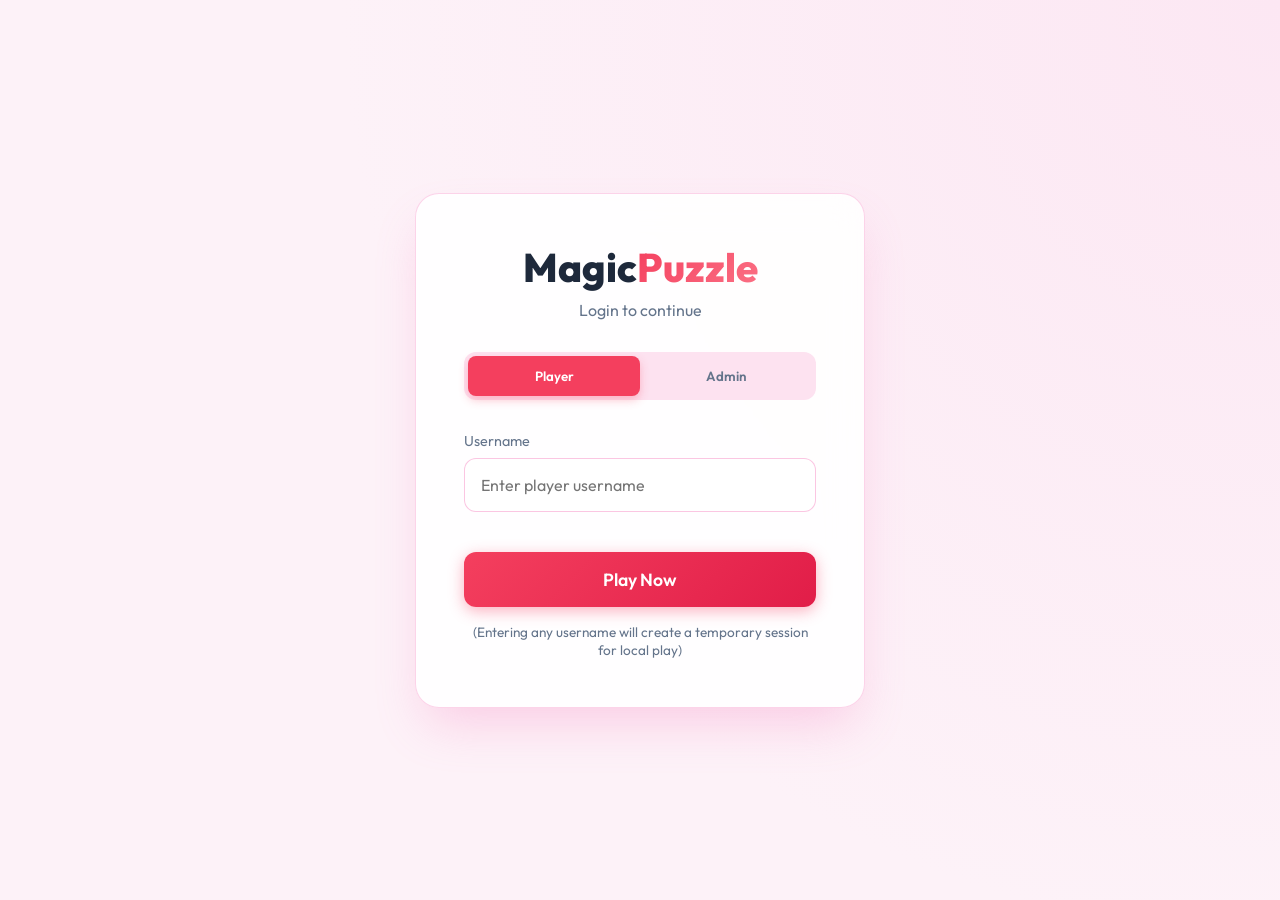
==== index.html @ f780eb13 "new wak" ====
<!DOCTYPE html>
<html lang="en">
<head>
    <meta charset="UTF-8">
    <meta name="viewport" content="width=device-width, initial-scale=1.0">
    <title>Magic Puzzle - Login</title>
    <link href="https://fonts.googleapis.com/css2?family=Outfit:wght@300;400;600;800&display=swap" rel="stylesheet">
    <link rel="stylesheet" href="frontend/css/style.css">
    <style>
        .login-container {
            display: flex;
            justify-content: center;
            align-items: center;
            min-height: 100vh;
            width: 100vw;
            padding: 2rem;
            background: radial-gradient(circle at top right, #fce7f3, #fdf2f8 60%);
        }

        .login-card {
            background: rgba(255, 255, 255, 0.9);
            backdrop-filter: blur(16px);
            -webkit-backdrop-filter: blur(16px);
            border: 1px solid rgba(244, 114, 182, 0.3);
            border-radius: 24px;
            padding: 3rem;
            width: 100%;
            max-width: 450px;
            box-shadow: 0 25px 50px -12px rgba(244, 114, 182, 0.3);
            text-align: center;
            animation: fadeIn 0.8s ease-out forwards;
        }

        @keyframes fadeIn {
            from { opacity: 0; transform: translateY(20px); }
            to { opacity: 1; transform: translateY(0); }
        }

        .login-header h1 {
            font-size: 2.5rem;
            margin-bottom: 0.5rem;
        }
        
        .login-header p {
            color: var(--text-muted);
            margin-bottom: 2rem;
        }

        .tabs {
            display: flex;
            background: rgba(244, 114, 182, 0.2);
            border-radius: 12px;
            padding: 0.25rem;
            margin-bottom: 2rem;
        }

        .tab-btn {
            flex: 1;
            padding: 0.75rem;
            border: none;
            background: transparent;
            color: var(--text-muted);
            border-radius: 8px;
            cursor: pointer;
            font-weight: 600;
            transition: all 0.3s;
        }

        .tab-btn.active {
            background: var(--primary);
            color: white;
            box-shadow: 0 4px 10px rgba(244, 63, 94, 0.3);
        }

        .form-group {
            margin-bottom: 1.5rem;
            text-align: left;
        }

        .form-group label {
            display: block;
            margin-bottom: 0.5rem;
            color: var(--text-muted);
            font-size: 0.9rem;
        }

        .form-group input {
            width: 100%;
            padding: 1rem;
            background: rgba(255, 255, 255, 0.8);
            border: 1px solid var(--surface-border);
            border-radius: 12px;
            color: var(--text);
            font-size: 1rem;
            transition: all 0.3s;
        }

        .form-group input:focus {
            outline: none;
            border-color: var(--primary);
            box-shadow: 0 0 0 2px rgba(244, 63, 94, 0.3);
        }

        .btn-submit {
            width: 100%;
            padding: 1rem;
            background: linear-gradient(135deg, var(--primary), var(--primary-hover));
            color: white;
            border: none;
            border-radius: 12px;
            font-size: 1.1rem;
            font-weight: 600;
            cursor: pointer;
            transition: all 0.3s;
            box-shadow: 0 4px 15px rgba(244, 63, 94, 0.4);
            margin-top: 1rem;
        }

        .btn-submit:hover {
            transform: translateY(-2px);
            box-shadow: 0 8px 25px rgba(244, 63, 94, 0.6);
        }

        .error-msg {
            color: #ef4444;
            background: rgba(239, 68, 68, 0.1);
            padding: 0.75rem;
            border-radius: 8px;
            margin-bottom: 1.5rem;
            display: none;
            font-size: 0.9rem;
        }

        .form-section {
            display: none;
        }

        .form-section.active {
            display: block;
            animation: fadeIn 0.3s ease-out;
        }
    </style>
</head>
<body>

    <div class="login-container">
        <div class="login-card">
            <div class="login-header">
                <h1>Magic<span>Puzzle</span></h1>
                <p>Login to continue</p>
            </div>

            <div class="tabs">
                <button class="tab-btn active" onclick="switchTab('user')">Player</button>
                <button class="tab-btn" onclick="switchTab('admin')">Admin</button>
            </div>

            <div id="errorMsg" class="error-msg"></div>

            <!-- User Login Form -->
            <form id="userLoginForm" class="form-section active" onsubmit="handleLogin(event, 'user')">
                <div class="form-group">
                    <label>Username</label>
                    <input type="text" id="userUsername" required placeholder="Enter player username">
                </div>
                <!-- Simplifying user connection for local testing - we can just let them enter a username -->
                <button type="submit" class="btn-submit">Play Now</button>
                <p style="margin-top: 1rem; font-size: 0.85rem; color: var(--text-muted);">
                    (Entering any username will create a temporary session for local play)
                </p>
            </form>

            <!-- Admin Login Form -->
            <form id="adminLoginForm" class="form-section" onsubmit="handleLogin(event, 'admin')">
                <div class="form-group">
                    <label>Admin Username</label>
                    <input type="text" id="adminUsername" required placeholder="admin">
                </div>
                <div class="form-group">
                    <label>Password</label>
                    <input type="password" id="adminPassword" required placeholder="admin123">
                </div>
                <button type="submit" class="btn-submit">Login as Admin</button>
            </form>

        </div>
    </div>

    <script>
        function switchTab(type) {
            // Update tabs
            document.querySelectorAll('.tab-btn').forEach(btn => btn.classList.remove('active'));
            event.target.classList.add('active');

            // Update forms
            document.querySelectorAll('.form-section').forEach(form => form.classList.remove('active'));
            document.getElementById(`${type}LoginForm`).classList.add('active');

            // Clear errors
            document.getElementById('errorMsg').style.display = 'none';
        }

        function handleLogin(e, type) {
            e.preventDefault();
            const errorEl = document.getElementById('errorMsg');

            if (type === 'user') {
                const username = document.getElementById('userUsername').value;
                if(username.trim() !== '') {
                    // For a local demo, we just save the username to localStorage and redirect
                    localStorage.setItem('playerName', username);
                    window.location.href = 'frontend/index.html';
                }
            } else if (type === 'admin') {
                const username = document.getElementById('adminUsername').value;
                const password = document.getElementById('adminPassword').value;

                // Simple client-side check for demo purposes (as requested in the prompt setup: admin / admin123)
                if (username === 'admin' && password === 'admin123') {
                    localStorage.setItem('isAdmin', 'true');
                    window.location.href = 'admin/index.html';
                } else {
                    errorEl.textContent = 'Invalid admin credentials! Hint: admin / admin123';
                    errorEl.style.display = 'block';
                }
            }
        }
    </script>
</body>
</html>
---- frontend/css/style.css ----
:root {
    --primary: #f43f5e;
    --primary-hover: #e11d48;
    --secondary: #fbbf24;
    --bg-dark: #fdf2f8; 
    --surface: rgba(255, 255, 255, 0.85);
    --surface-border: rgba(244, 114, 182, 0.4);
    --text: #1e293b;
    --text-muted: #64748b;
    --radius: 20px;
}

* {
    margin: 0;
    padding: 0;
    box-sizing: border-box;
    font-family: 'Outfit', sans-serif;
}

body {
    background-color: var(--bg-dark);
    background: radial-gradient(circle at top right, #fce7f3, #fdf2f8 60%);
    color: var(--text);
    min-height: 100vh;
    overflow: hidden; /* Prevent scrolling, game area is fixed */
}

/* Typography & General */
h1 { font-size: 2.5rem; font-weight: 800; }
h1 span {
    background: linear-gradient(135deg, #f43f5e, #fb7185);
    -webkit-background-clip: text;
    background-clip: text;
    -webkit-text-fill-color: transparent;
}
h2 { font-size: 1.8rem; font-weight: 600; margin-bottom: 1rem; }
h3 { font-size: 1.2rem; font-weight: 600; margin-bottom: 1rem; color: var(--text-muted); text-transform: uppercase; letter-spacing: 1px;}
.gradient-text {
    background: linear-gradient(135deg, #fbbf24, #f59e0b);
    -webkit-background-clip: text;
    background-clip: text;
    -webkit-text-fill-color: transparent;
}

.app-container {
    display: flex;
    height: 100vh;
    width: 100vw;
    padding: 1rem;
    gap: 2rem;
}

/* Sidebar Styling */
.sidebar {
    width: 350px;
    display: flex;
    flex-direction: column;
    gap: 1.5rem;
    height: 100%;
}

.logo {
    padding: 1rem 0;
    text-align: center;
}

.panel {
    background: var(--surface);
    backdrop-filter: blur(12px);
    -webkit-backdrop-filter: blur(12px);
    border: 1px solid var(--surface-border);
    border-radius: var(--radius);
    padding: 1.5rem;
    box-shadow: 0 10px 30px rgba(0,0,0,0.3);
}

.stats {
    text-align: center;
}
.score-display {
    font-size: 3rem;
    font-weight: 800;
    color: #f43f5e;
    text-shadow: 0 0 10px rgba(244, 63, 94, 0.2);
    line-height: 1;
    margin-bottom: 0.5rem;
}
.timer {
    font-size: 1.2rem;
    color: var(--text-muted);
}

/* Puzzle List */
.puzzle-selector {
    flex: 1;
    display: flex;
    flex-direction: column;
    overflow: hidden;
}
.puzzle-list {
    list-style: none;
    overflow-y: auto;
    flex: 1;
    padding-right: 0.5rem;
}
.puzzle-list li {
    background: rgba(244, 114, 182, 0.1);
    padding: 1rem;
    border-radius: 12px;
    margin-bottom: 0.75rem;
    cursor: pointer;
    transition: all 0.2s;
    border: 1px solid transparent;
}
.puzzle-list li:hover {
    background: rgba(244, 114, 182, 0.2);
}
.puzzle-list li.active {
    background: rgba(244, 63, 94, 0.15);
    border-color: var(--primary);
}

/* Camera Preview */
.camera-preview {
    text-align: center;
}
.video-container {
    position: relative;
    width: 100%;
    aspect-ratio: 4/3;
    background: #f1f5f9;
    border-radius: 12px;
    overflow: hidden;
    margin-bottom: 0.5rem;
}
.input_video {
    width: 100%;
    height: 100%;
    object-fit: cover;
    transform: scaleX(-1); /* Mirror camera */
}
.output_canvas {
    position: absolute;
    top: 0; left: 0;
    width: 100%; height: 100%;
    pointer-events: none;
    z-index: 10;
}
.status-msg {
    font-size: 0.85rem;
    font-weight: 600;
}
.status-msg.warning { color: #fbbf24; }
.status-msg.success { color: #34d399; }

/* Main Game Area */
.game-area {
    flex: 1;
    background: rgba(255, 255, 255, 0.6);
    border-radius: var(--radius);
    border: 1px solid var(--surface-border);
    display: flex;
    flex-direction: column;
    position: relative;
    overflow: hidden;
}

.header-status {
    padding: 2rem;
    display: flex;
    justify-content: space-between;
    align-items: center;
    border-bottom: 1px solid var(--surface-border);
}
.controls {
    display: flex;
    gap: 1rem;
}
.btn {
    padding: 0.75rem 1.5rem;
    border-radius: 10px;
    font-weight: 600;
    font-size: 1rem;
    cursor: pointer;
    border: none;
    transition: all 0.3s cubic-bezier(0.4, 0, 0.2, 1);
}
.btn:disabled {
    opacity: 0.5;
    cursor: not-allowed;
}
.btn-primary {
    background: var(--primary);
    color: white;
    box-shadow: 0 4px 15px rgba(139, 92, 246, 0.4);
}
.btn-primary:hover:not(:disabled) {
    background: var(--primary-hover);
    transform: translateY(-2px);
}
.btn-secondary {
    background: rgba(244, 114, 182, 0.2);
    color: var(--text);
}
.btn-secondary:hover:not(:disabled) {
    background: rgba(244, 114, 182, 0.3);
}

/* Puzzle Board */
.board-container {
    flex: 1;
    position: relative;
    margin: 2rem;
    border: 2px dashed rgba(244, 114, 182, 0.5);
    border-radius: 16px;
    background: rgba(255, 255, 255, 0.7);
}

.puzzle-grid {
    position: absolute;
    top: 50%; left: 50%;
    transform: translate(-50%, -50%);
    display: grid;
    gap: 2px;
    background: rgba(255, 255, 255, 0.4);
    border: 4px solid rgba(244, 114, 182, 0.5);
    border-radius: 8px;
    z-index: 1;
}

.grid-cell {
    background: rgba(248, 250, 252, 0.8);
    transition: background 0.3s;
}
.grid-cell.highlight {
    background: rgba(244, 63, 94, 0.2);
}

.pieces-container {
    position: absolute;
    top: 0; left: 0;
    width: 100%; height: 100%;
    pointer-events: none; /* Let pieces be targeted only by JS */
    z-index: 5;
}

.puzzle-piece {
    position: absolute;
    border-radius: 4px;
    box-shadow: 0 4px 10px rgba(0,0,0,0.5);
    background-size: cover; /* Background size will be set via JS based on grid dimensions */
    background-repeat: no-repeat;
    transition: transform 0.1s ease-out;
    pointer-events: none; /* Crucial: mouse interactions are handled globally */
    z-index: 5;
    border: 1px solid rgba(255,255,255,0.3);
}

.puzzle-piece.grabbed {
    transform: scale(1.05); /* slightly bigger when grabbed */
    z-index: 100;
    box-shadow: 0 10px 25px rgba(0,0,0,0.8), 0 0 0 4px #ffffff;
    border-color: #ffffff; /* Clear white border when held */
}
.puzzle-piece.snapped {
    transition: left 0.3s ease, top 0.3s ease; /* smooth snap */
    z-index: 2; /* behind moving pieces */
    box-shadow: none;
    border-color: transparent;
}

/* Hand Tracking UI */
.virtual-cursor {
    position: fixed; /* Must be fixed to map directly to viewport coords */
    width: 20px;
    height: 20px;
    background: radial-gradient(circle, #facc15 0%, #ca8a04 100%);
    border-radius: 50%;
    top: -50px; left: -50px;
    pointer-events: none;
    z-index: 9999;
    transform: translate(-50%, -50%);
    box-shadow: 0 0 15px #facc15, inset 0 0 5px white;
    transition: transform 0.05s linear;
}

.virtual-cursor.grabbing {
    width: 16px;
    height: 16px;
    background: #ef4444; /* red when grabbing */
    box-shadow: 0 0 20px #ef4444;
}

.pinch-indicator {
    position: absolute;
    bottom: 2rem;
    left: 50%;
    transform: translateX(-50%);
    background: #ef4444;
    color: white;
    padding: 0.5rem 1.5rem;
    border-radius: 20px;
    font-weight: 800;
    letter-spacing: 2px;
    font-size: 1.2rem;
    z-index: 1001;
    opacity: 0;
    transition: opacity 0.2s;
    box-shadow: 0 4px 15px rgba(239, 68, 68, 0.5);
}
.pinch-indicator.show {
    opacity: 1;
    animation: pulse 1s infinite alternate;
}

@keyframes pulse {
    from { transform: translateX(-50%) scale(1); }
    to { transform: translateX(-50%) scale(1.05); }
}

/* Modal */
.modal {
    display: none;
    position: fixed;
    top: 0; left: 0;
    width: 100vw; height: 100vh;
    background: rgba(0,0,0,0.8);
    backdrop-filter: blur(8px);
    z-index: 2000;
    align-items: center;
    justify-content: center;
}
.modal.show { display: flex; }

.modal-content {
    background: var(--surface);
    border: 1px solid var(--surface-border);
    padding: 3rem;
    border-radius: 24px;
    text-align: center;
    box-shadow: 0 25px 50px rgba(0,0,0,0.8);
    animation: modalIn 0.5s cubic-bezier(0.175, 0.885, 0.32, 1.275) forwards;
}

@keyframes modalIn {
    from { opacity: 0; transform: scale(0.8); }
    to { opacity: 1; transform: scale(1); }
}

.modal h2 { font-size: 2.5rem; margin-bottom: 1.5rem; }
.modal p { font-size: 1.2rem; color: var(--text-muted); margin-bottom: 0.5rem;}
.modal .btn { margin-top: 2rem; }

/* Scrollbar */
::-webkit-scrollbar { width: 6px; }
::-webkit-scrollbar-track { background: transparent; }
::-webkit-scrollbar-thumb { background: rgba(244, 114, 182, 0.5); border-radius: 3px; }
::-webkit-scrollbar-thumb:hover { background: rgba(244, 114, 182, 0.8); }
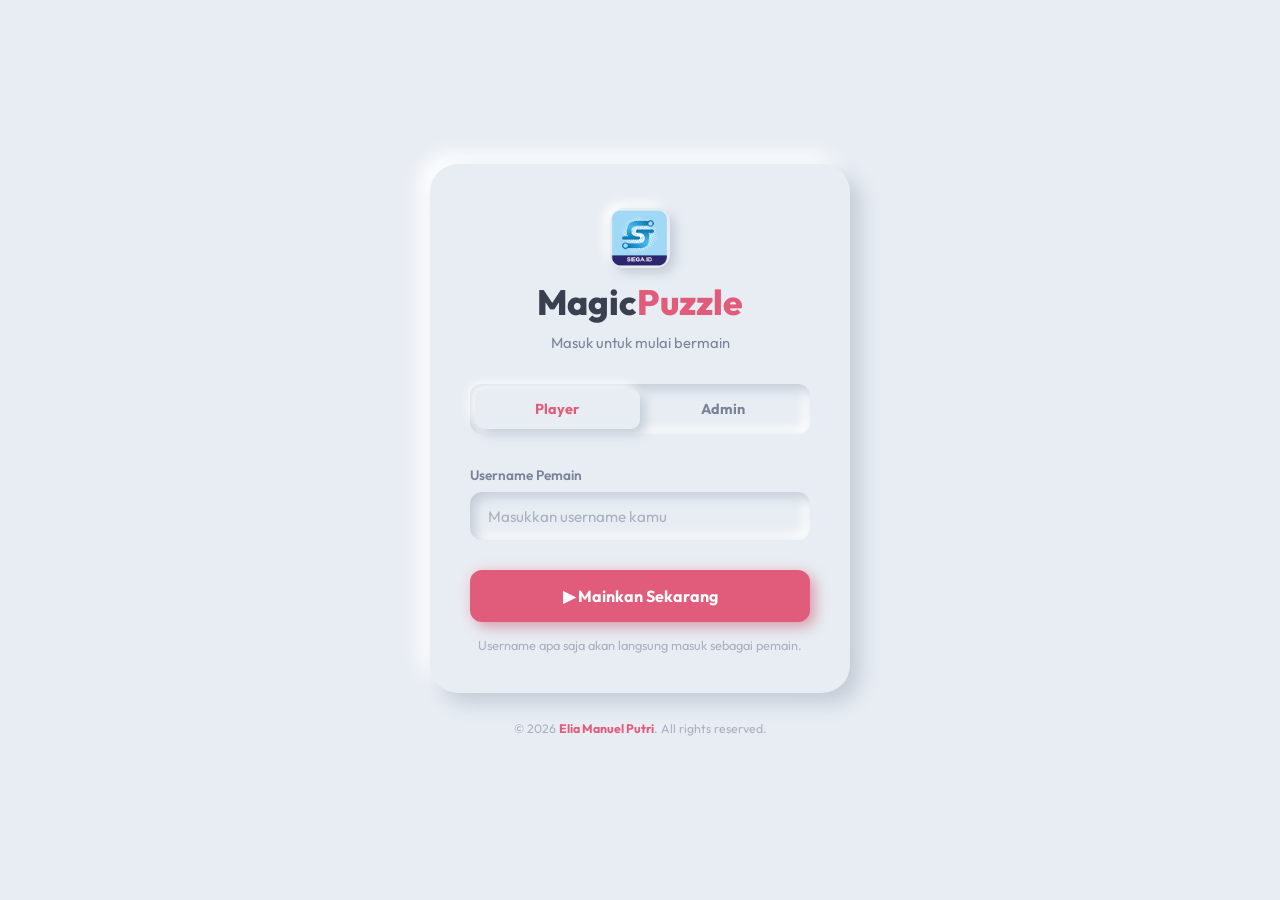
==== commit ca0b8d4d: "NEWEST" ====
--- a/index.html
+++ b/index.html
@@ -3,224 +3,222 @@
 <head>
     <meta charset="UTF-8">
     <meta name="viewport" content="width=device-width, initial-scale=1.0">
-    <title>Magic Puzzle - Login</title>
+    <title>MagicPuzzle – Login</title>
     <link href="https://fonts.googleapis.com/css2?family=Outfit:wght@300;400;600;800&display=swap" rel="stylesheet">
-    <link rel="stylesheet" href="frontend/css/style.css">
     <style>
-        .login-container {
+        :root {
+            --bg: #e8edf3;
+            --nm-light: #ffffff;
+            --nm-dark: #c3cbd6;
+            --primary: #e05c7a;
+            --primary-dark: #c0405c;
+            --text: #3a4050;
+            --text-muted: #7a8499;
+            --text-light: #aab0bf;
+            --nm-shadow: 10px 10px 20px var(--nm-dark), -10px -10px 20px var(--nm-light);
+            --nm-shadow-sm: 5px 5px 12px var(--nm-dark), -5px -5px 12px var(--nm-light);
+            --nm-inset: inset 5px 5px 12px var(--nm-dark), inset -5px -5px 12px var(--nm-light);
+        }
+        * { margin:0; padding:0; box-sizing:border-box; font-family:'Outfit',sans-serif; }
+
+        body {
+            min-height: 100vh;
+            background: var(--bg);
+            color: var(--text);
             display: flex;
+            flex-direction: column;
+            align-items: center;
             justify-content: center;
-            align-items: center;
-            min-height: 100vh;
-            width: 100vw;
+            gap: 0;
             padding: 2rem;
-            background: radial-gradient(circle at top right, #fce7f3, #fdf2f8 60%);
         }
 
         .login-card {
-            background: rgba(255, 255, 255, 0.9);
-            backdrop-filter: blur(16px);
-            -webkit-backdrop-filter: blur(16px);
-            border: 1px solid rgba(244, 114, 182, 0.3);
-            border-radius: 24px;
-            padding: 3rem;
-            width: 100%;
-            max-width: 450px;
-            box-shadow: 0 25px 50px -12px rgba(244, 114, 182, 0.3);
-            text-align: center;
-            animation: fadeIn 0.8s ease-out forwards;
-        }
-
-        @keyframes fadeIn {
-            from { opacity: 0; transform: translateY(20px); }
-            to { opacity: 1; transform: translateY(0); }
-        }
-
-        .login-header h1 {
-            font-size: 2.5rem;
-            margin-bottom: 0.5rem;
-        }
-        
-        .login-header p {
-            color: var(--text-muted);
-            margin-bottom: 2rem;
-        }
-
+            width: 100%; max-width: 420px;
+            background: var(--bg);
+            border-radius: 28px;
+            box-shadow: var(--nm-shadow);
+            padding: 2.75rem 2.5rem 2.5rem;
+            animation: fadeUp 0.6s ease-out forwards;
+        }
+        @keyframes fadeUp {
+            from { opacity:0; transform: translateY(24px); }
+            to   { opacity:1; transform: translateY(0); }
+        }
+
+        .login-header { text-align: center; margin-bottom: 2rem; display: flex; flex-direction: column; align-items: center; gap: 0.75rem; }
+        .login-header img {
+            height: 60px; width: 60px;
+            object-fit: contain; border-radius: 14px;
+            box-shadow: var(--nm-shadow-sm);
+        }
+        .logo-fallback {
+            height: 60px; width: 60px;
+            border-radius: 14px;
+            background: var(--primary);
+            display: none;
+            align-items: center; justify-content: center;
+            font-size: 1.8rem;
+            box-shadow: var(--nm-shadow-sm);
+        }
+        .login-header h1 { font-size: 2.2rem; font-weight: 800; color: var(--text); }
+        .login-header h1 span { color: var(--primary); }
+        .login-header p { color: var(--text-muted); margin-top: -0.2rem; font-size: 0.92rem; }
+
+        /* Tabs */
         .tabs {
             display: flex;
-            background: rgba(244, 114, 182, 0.2);
+            background: var(--bg);
+            box-shadow: var(--nm-inset);
             border-radius: 12px;
-            padding: 0.25rem;
+            padding: 0.3rem;
             margin-bottom: 2rem;
         }
-
         .tab-btn {
-            flex: 1;
-            padding: 0.75rem;
-            border: none;
-            background: transparent;
+            flex: 1; padding: 0.7rem;
+            border: none; background: transparent;
             color: var(--text-muted);
-            border-radius: 8px;
-            cursor: pointer;
-            font-weight: 600;
-            transition: all 0.3s;
-        }
-
+            border-radius: 9px; cursor: pointer;
+            font-weight: 700; font-size: 0.9rem;
+            transition: all 0.25s;
+        }
         .tab-btn.active {
-            background: var(--primary);
-            color: white;
-            box-shadow: 0 4px 10px rgba(244, 63, 94, 0.3);
-        }
-
-        .form-group {
-            margin-bottom: 1.5rem;
-            text-align: left;
-        }
-
+            background: var(--bg);
+            color: var(--primary);
+            box-shadow: var(--nm-shadow-sm);
+        }
+
+        /* Form */
+        .form-section { display: none; }
+        .form-section.active { display: block; animation: fadeUp 0.25s ease-out; }
+
+        .form-group { margin-bottom: 1.4rem; }
         .form-group label {
-            display: block;
-            margin-bottom: 0.5rem;
-            color: var(--text-muted);
-            font-size: 0.9rem;
-        }
-
+            display: block; margin-bottom: 0.5rem;
+            color: var(--text-muted); font-size: 0.85rem; font-weight: 600;
+        }
         .form-group input {
-            width: 100%;
-            padding: 1rem;
-            background: rgba(255, 255, 255, 0.8);
-            border: 1px solid var(--surface-border);
-            border-radius: 12px;
-            color: var(--text);
-            font-size: 1rem;
-            transition: all 0.3s;
-        }
-
+            width: 100%; padding: 0.9rem 1.1rem;
+            background: var(--bg);
+            border: none; border-radius: 12px;
+            color: var(--text); font-size: 0.95rem;
+            box-shadow: var(--nm-inset);
+            transition: box-shadow 0.2s;
+            outline: none;
+        }
         .form-group input:focus {
-            outline: none;
-            border-color: var(--primary);
-            box-shadow: 0 0 0 2px rgba(244, 63, 94, 0.3);
-        }
+            box-shadow: inset 6px 6px 14px var(--nm-dark), inset -6px -6px 14px var(--nm-light),
+                        0 0 0 2px rgba(224,92,122,0.35);
+        }
+        .form-group input::placeholder { color: var(--text-light); }
 
         .btn-submit {
-            width: 100%;
-            padding: 1rem;
-            background: linear-gradient(135deg, var(--primary), var(--primary-hover));
-            color: white;
-            border: none;
-            border-radius: 12px;
-            font-size: 1.1rem;
-            font-weight: 600;
-            cursor: pointer;
-            transition: all 0.3s;
-            box-shadow: 0 4px 15px rgba(244, 63, 94, 0.4);
-            margin-top: 1rem;
-        }
-
-        .btn-submit:hover {
-            transform: translateY(-2px);
-            box-shadow: 0 8px 25px rgba(244, 63, 94, 0.6);
+            width: 100%; padding: 1rem;
+            background: var(--primary); color: white;
+            border: none; border-radius: 12px;
+            font-size: 1rem; font-weight: 700;
+            cursor: pointer; margin-top: 0.5rem;
+            box-shadow: 5px 5px 14px rgba(192,64,92,0.45), -3px -3px 10px rgba(255,200,210,0.25);
+            transition: all 0.25s;
+        }
+        .btn-submit:hover { background: var(--primary-dark); transform: translateY(-1px); }
+        .btn-submit:active {
+            box-shadow: inset 4px 4px 10px rgba(160,40,70,0.4);
+            transform: scale(0.98);
+        }
+
+        .hint-text {
+            margin-top: 0.9rem;
+            text-align: center;
+            font-size: 0.8rem; color: var(--text-light);
         }
 
         .error-msg {
-            color: #ef4444;
-            background: rgba(239, 68, 68, 0.1);
-            padding: 0.75rem;
-            border-radius: 8px;
-            margin-bottom: 1.5rem;
-            display: none;
-            font-size: 0.9rem;
-        }
-
-        .form-section {
-            display: none;
-        }
-
-        .form-section.active {
-            display: block;
-            animation: fadeIn 0.3s ease-out;
-        }
+            color: #dc2626;
+            background: var(--bg);
+            box-shadow: var(--nm-inset);
+            padding: 0.75rem 1rem;
+            border-radius: 10px;
+            margin-bottom: 1.25rem;
+            display: none; font-size: 0.88rem;
+        }
+
+        footer {
+            margin-top: 1.75rem;
+            font-size: 0.77rem; color: var(--text-light);
+            text-align: center;
+        }
+        footer span { color: var(--primary); font-weight: 700; }
     </style>
 </head>
 <body>
 
-    <div class="login-container">
-        <div class="login-card">
-            <div class="login-header">
-                <h1>Magic<span>Puzzle</span></h1>
-                <p>Login to continue</p>
+    <div class="login-card">
+        <div class="login-header">
+            <img id="logoImg" src="frontend/assets/logo.png" alt="Logo"
+                 onerror="this.style.display='none'; document.getElementById('logoFallback').style.display='flex';">
+            <div class="logo-fallback" id="logoFallback">🧩</div>
+            <h1>Magic<span>Puzzle</span></h1>
+            <p>Masuk untuk mulai bermain</p>
+        </div>
+
+        <div class="tabs">
+            <button class="tab-btn active" onclick="switchTab(event,'user')">Player</button>
+            <button class="tab-btn" onclick="switchTab(event,'admin')">Admin</button>
+        </div>
+
+        <div id="errorMsg" class="error-msg"></div>
+
+        <form id="userLoginForm" class="form-section active" onsubmit="handleLogin(event,'user')">
+            <div class="form-group">
+                <label>Username Pemain</label>
+                <input type="text" id="userUsername" required placeholder="Masukkan username kamu">
             </div>
-
-            <div class="tabs">
-                <button class="tab-btn active" onclick="switchTab('user')">Player</button>
-                <button class="tab-btn" onclick="switchTab('admin')">Admin</button>
+            <button type="submit" class="btn-submit">▶ Mainkan Sekarang</button>
+            <p class="hint-text">Username apa saja akan langsung masuk sebagai pemain.</p>
+        </form>
+
+        <form id="adminLoginForm" class="form-section" onsubmit="handleLogin(event,'admin')">
+            <div class="form-group">
+                <label>Username Admin</label>
+                <input type="text" id="adminUsername" required placeholder="admin">
             </div>
-
-            <div id="errorMsg" class="error-msg"></div>
-
-            <!-- User Login Form -->
-            <form id="userLoginForm" class="form-section active" onsubmit="handleLogin(event, 'user')">
-                <div class="form-group">
-                    <label>Username</label>
-                    <input type="text" id="userUsername" required placeholder="Enter player username">
-                </div>
-                <!-- Simplifying user connection for local testing - we can just let them enter a username -->
-                <button type="submit" class="btn-submit">Play Now</button>
-                <p style="margin-top: 1rem; font-size: 0.85rem; color: var(--text-muted);">
-                    (Entering any username will create a temporary session for local play)
-                </p>
-            </form>
-
-            <!-- Admin Login Form -->
-            <form id="adminLoginForm" class="form-section" onsubmit="handleLogin(event, 'admin')">
-                <div class="form-group">
-                    <label>Admin Username</label>
-                    <input type="text" id="adminUsername" required placeholder="admin">
-                </div>
-                <div class="form-group">
-                    <label>Password</label>
-                    <input type="password" id="adminPassword" required placeholder="admin123">
-                </div>
-                <button type="submit" class="btn-submit">Login as Admin</button>
-            </form>
-
-        </div>
+            <div class="form-group">
+                <label>Password</label>
+                <input type="password" id="adminPassword" required placeholder="••••••••">
+            </div>
+            <button type="submit" class="btn-submit">🔐 Login Admin</button>
+        </form>
     </div>
 
+    <footer>&copy; 2026 <span>Elia Manuel Putri</span>. All rights reserved.</footer>
+
     <script>
-        function switchTab(type) {
-            // Update tabs
-            document.querySelectorAll('.tab-btn').forEach(btn => btn.classList.remove('active'));
+        function switchTab(event, type) {
+            document.querySelectorAll('.tab-btn').forEach(b => b.classList.remove('active'));
             event.target.classList.add('active');
-
-            // Update forms
-            document.querySelectorAll('.form-section').forEach(form => form.classList.remove('active'));
+            document.querySelectorAll('.form-section').forEach(f => f.classList.remove('active'));
             document.getElementById(`${type}LoginForm`).classList.add('active');
-
-            // Clear errors
             document.getElementById('errorMsg').style.display = 'none';
         }
 
         function handleLogin(e, type) {
             e.preventDefault();
             const errorEl = document.getElementById('errorMsg');
-
             if (type === 'user') {
                 const username = document.getElementById('userUsername').value;
-                if(username.trim() !== '') {
-                    // For a local demo, we just save the username to localStorage and redirect
+                if (username.trim() !== '') {
                     localStorage.setItem('playerName', username);
-                    window.location.href = 'frontend/index.html';
+                    window.location.href = 'frontend/menu.html';
                 }
-            } else if (type === 'admin') {
+            } else {
                 const username = document.getElementById('adminUsername').value;
                 const password = document.getElementById('adminPassword').value;
-
-                // Simple client-side check for demo purposes (as requested in the prompt setup: admin / admin123)
                 if (username === 'admin' && password === 'admin123') {
                     localStorage.setItem('isAdmin', 'true');
                     window.location.href = 'admin/index.html';
                 } else {
-                    errorEl.textContent = 'Invalid admin credentials! Hint: admin / admin123';
+                    errorEl.textContent = 'Kredensial salah! Hint: admin / admin123';
                     errorEl.style.display = 'block';
                 }
             }
